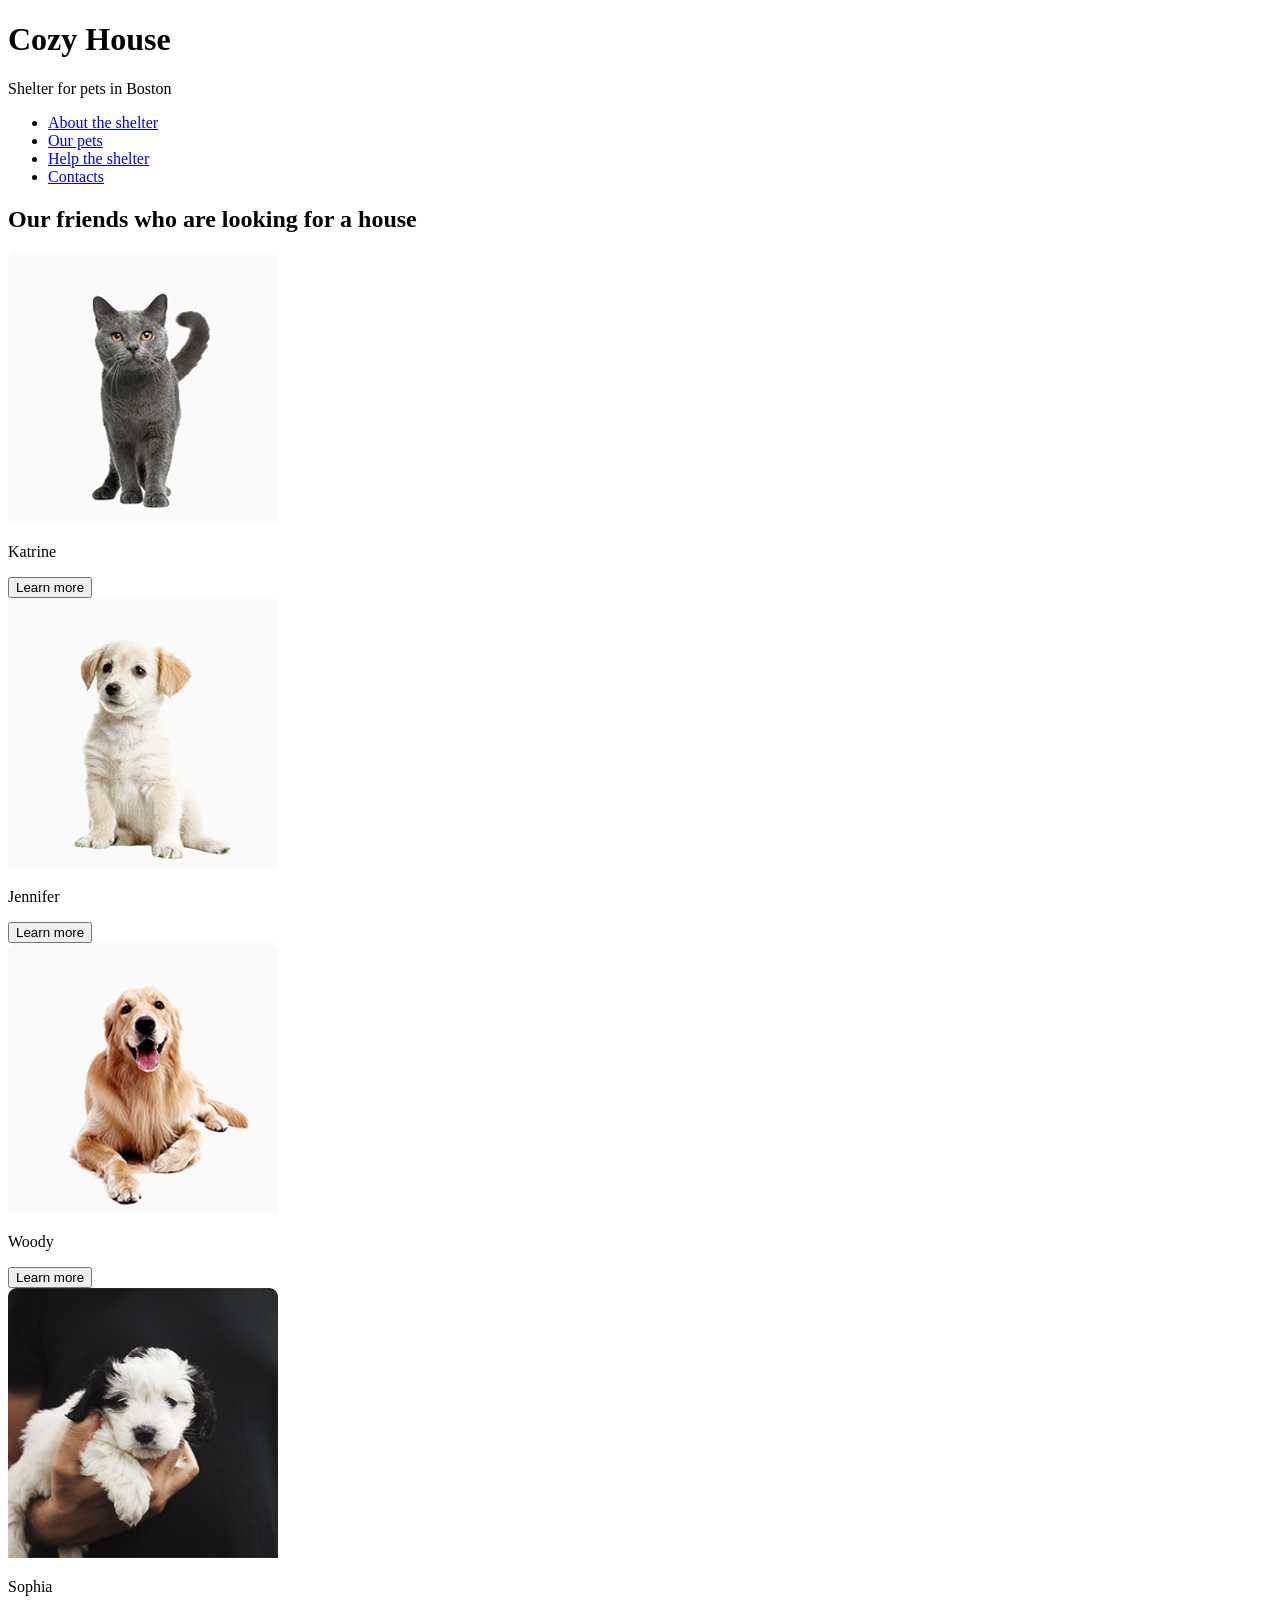
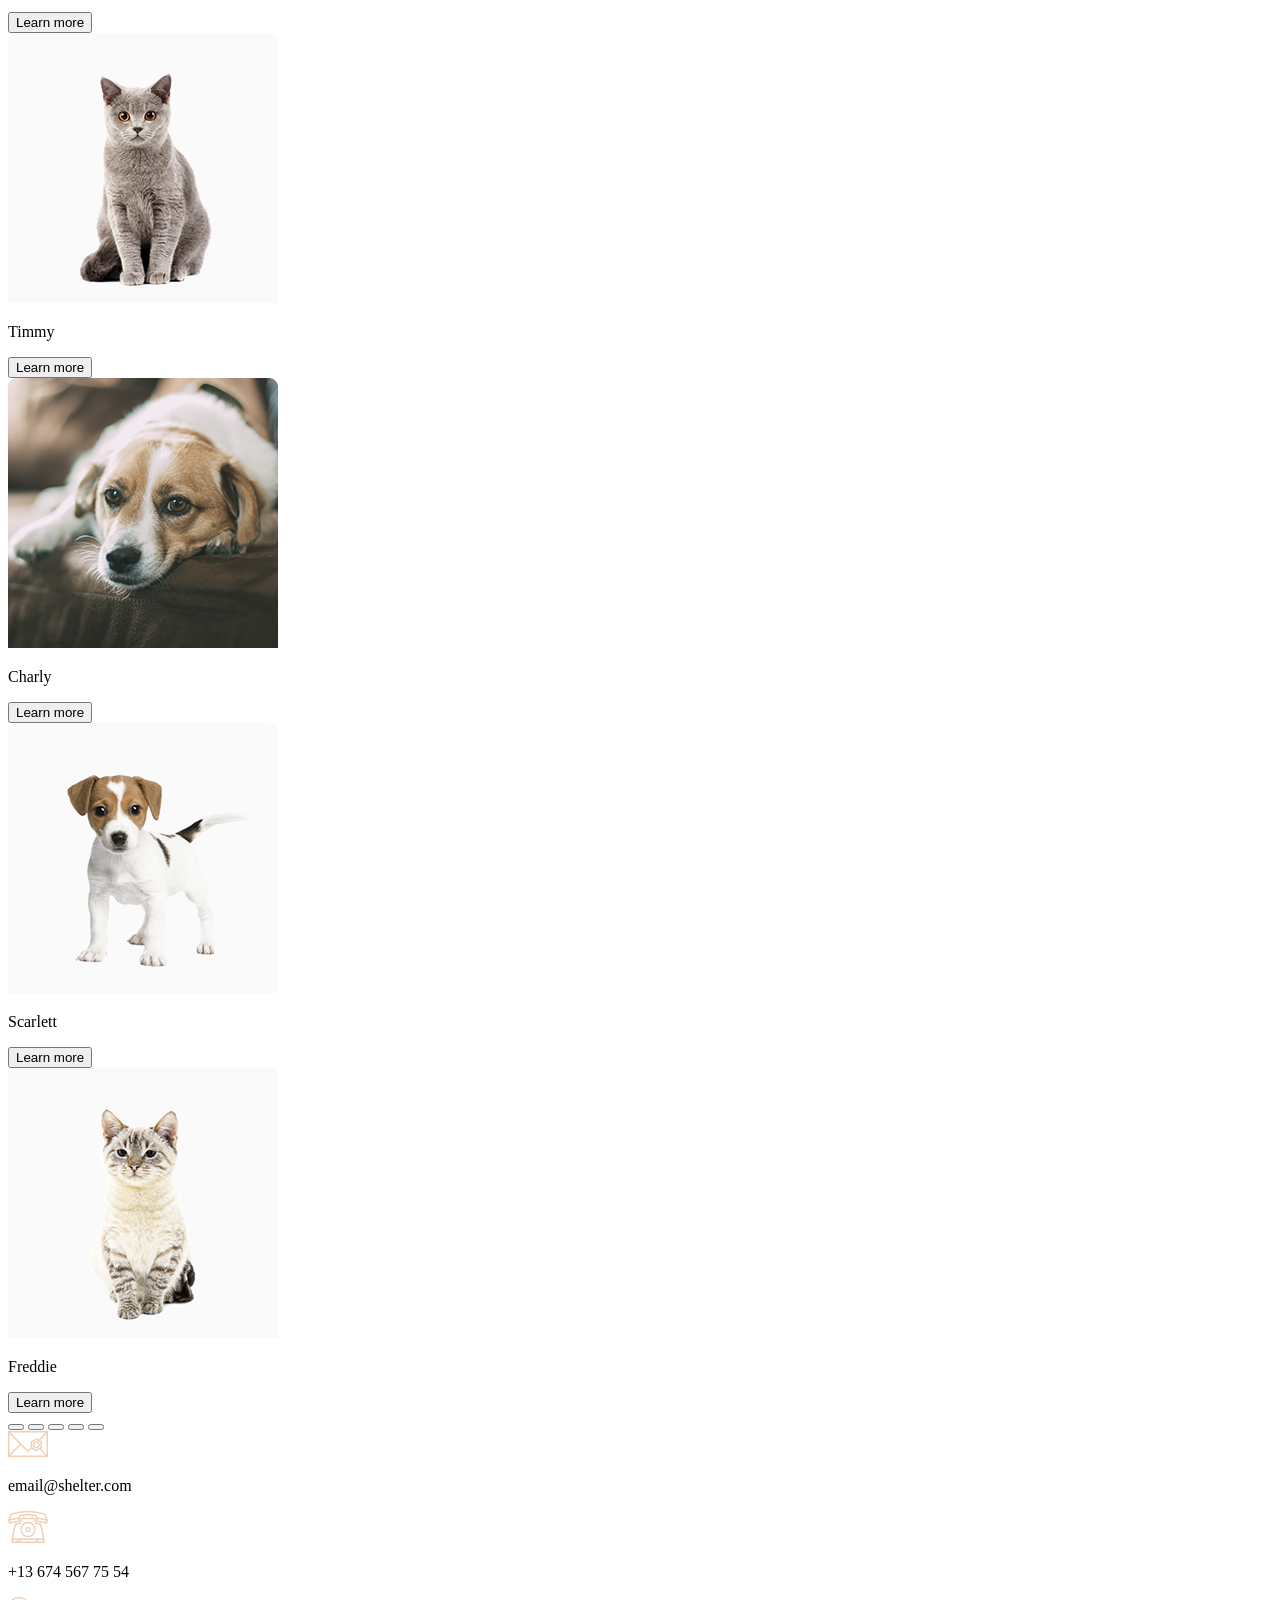
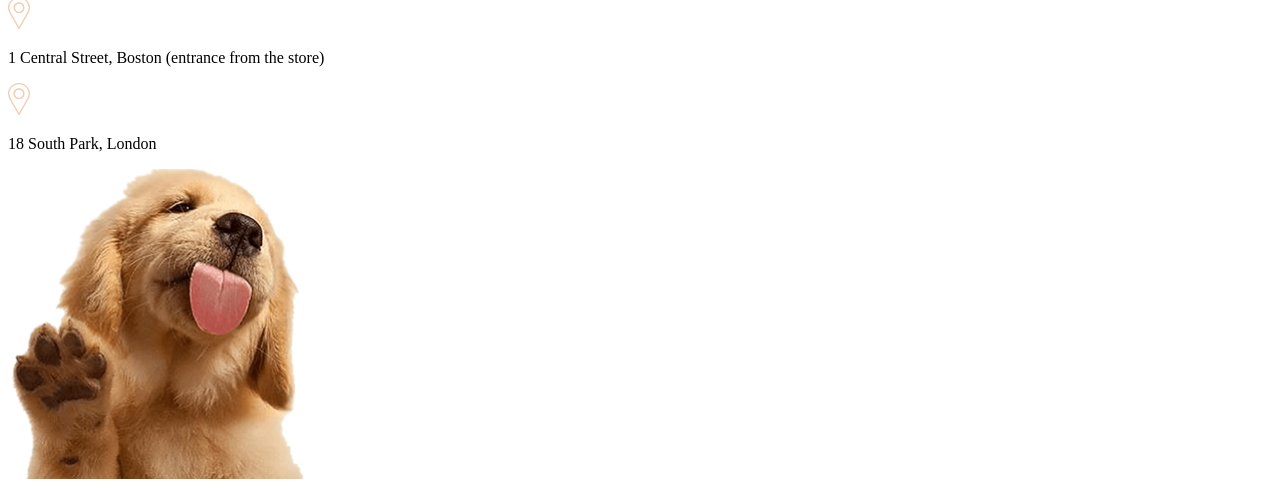
==== shelter/our-pets.html @ c423b35b "init: start Shelter task" ====
<!DOCTYPE html>
<html lang="en">
<head>
    <meta charset="UTF-8">
    <meta name="viewport" content="width=device-width, initial-scale=1.0">
    <title>Our pets</title>
</head>
<body>
    <header class="header">
        <div class="container">
            <div class="header__content">
                <div class="logo">
                    <h1>Cozy House</h1>
                    <p>Shelter for pets in Boston</p>
                </div>
                <nav class="nav">
                    <ul>
                        <li><a href="/">About the shelter</a></li>
                        <li><a href="/catalog">Our pets</a></li>
                        <li><a href="/contacts">Help the shelter</a></li>
                        <li><a href="/contacts">Contacts</a></li>
                    </ul>
                </nav>
            </div>
        </div>
    </header>
    <main>
        <section class="our-pets">
            <div class="container">
                <div class="our-pets__content">
                    <h1>Our friends who are looking for a house</h1>
                    <div class="our-pets__cards">
                        <div class="our-pets__card">
                            <img src="img/our-pets/pets-katrine.jpg" alt="Katrine">
                            <p>Katrine</p>
                            <button class="our-pets__button" type="button">Learn more</button>
                        </div>
                        <div class="our-pets__card">
                            <img src="img/our-pets/pets-jennifer.jpg" alt="Jennifer">
                            <p>Jennifer</p>
                            <button class="our-pets__button" type="button">Learn more</button>
                        </div>
                        <div class="our-pets__card">
                            <img src="img/our-pets/pets-woody.jpg" alt="Woody">
                            <p>Woody</p>
                            <button class="our-pets__button" type="button">Learn more</button>
                        </div>
                        <div class="our-pets__card">
                            <img src="img/our-pets/pets-sophia.jpg" alt="Sophia">
                            <p>Sophia</p>
                            <button class="our-pets__button" type="button">Learn more</button>
                        </div>
                        <div class="our-pets__card">
                            <img src="img/our-pets/pets-timmy.jpg" alt="Timmy">
                            <p>Timmy</p>
                            <button class="our-pets__button" type="button">Learn more</button>
                        </div>
                        <div class="our-pets__card">
                            <img src="img/our-pets/pets-charly.jpg" alt="Charly">
                            <p>Charly</p>
                            <button class="our-pets__button" type="button">Learn more</button>
                        </div>
                        <div class="our-pets__card">
                            <img src="img/our-pets/pets-scarlet.jpg" alt="Scarlett">
                            <p>Scarlett</p>
                            <button class="our-pets__button" type="button">Learn more</button>
                        </div>
                        <div class="our-pets__card">
                            <img src="img/our-pets/pets-freddie.jpg" alt="Freddie">
                            <p>Freddie</p>
                            <button class="our-pets__button" type="button">Learn more</button>
                        </div>
                    </div>
                    <div class="our-pets__nav">
                        <button class="our-pets__nav-button" type="button"></button>
                        <button class="our-pets__nav-button" type="button"></button>
                        <button class="our-pets__nav-button" type="button"></button>
                        <button class="our-pets__nav-button" type="button"></button>
                        <button class="our-pets__nav-button" type="button"></button>
                    </div>
                </div>
            </div>
        </section>
    </main>
    <footer class="footer">
        <div class="container">
            <div class="footer__content">
                <div class="footer__contacts">
                    <div class="footer__mail">
                        <img src="img/footer/mail.svg" alt="mail">
                        <p>email@shelter.com</p>
                    </div>
                    <div class="footer__phone">
                        <img src="img/footer/phone.svg" alt="phone">
                        <p>+13 674 567 75 54</p>
                    </div>
                </div>
                <div class="footer__locations">
                    <div class="footer__pin">
                        <img src="img/footer/pin.svg" alt="pin">
                        <p>1 Central Street, Boston (entrance from the store)</p>
                    </div>
                    <div class="footer__pin">
                        <img src="img/footer/pin.svg" alt="pin">
                        <p>18 South Park, London </p>
                    </div>
                </div>
                <div class="footer__img">
                    <img src="img/footer/footer-puppy.jpg" alt="footer-puppy">
                </div>
            </div>
        </div>
    </footer>
</body>
</html>
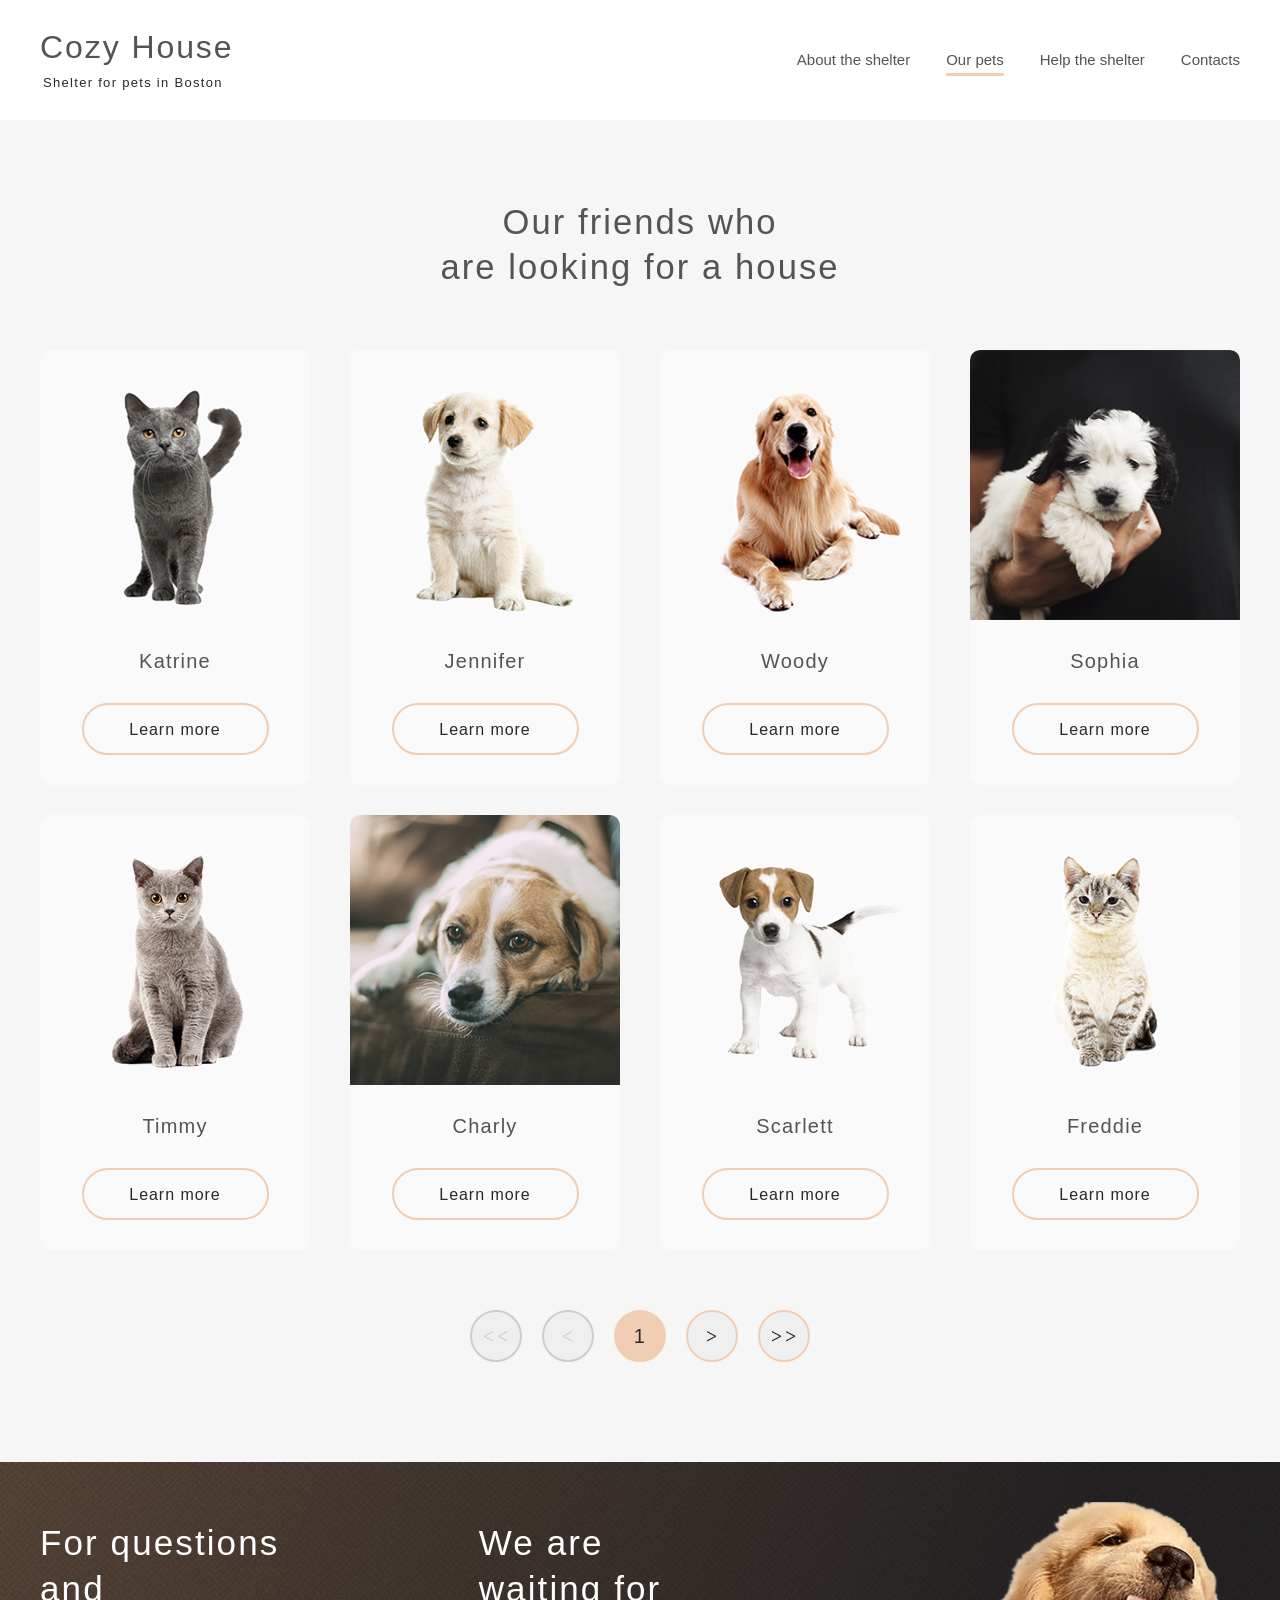
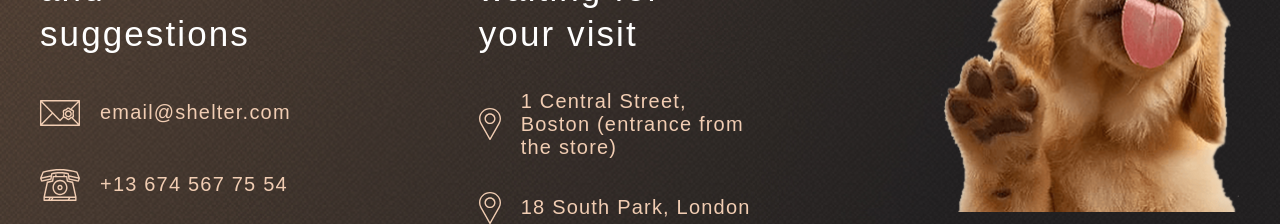
==== commit 7593eeef: "feat: add css to Shelter task" ====
--- a/shelter/our-pets.html
+++ b/shelter/our-pets.html
@@ -4,21 +4,23 @@
     <meta charset="UTF-8">
     <meta name="viewport" content="width=device-width, initial-scale=1.0">
     <title>Our pets</title>
+    <link rel="stylesheet" href="our-pets.css">
+    <link rel="icon" type="image/png" href="img/favicon-32x32.png">
 </head>
 <body>
     <header class="header">
         <div class="container">
             <div class="header__content">
                 <div class="logo">
-                    <h1>Cozy House</h1>
-                    <p>Shelter for pets in Boston</p>
+                    <a class="logo__title">Cozy House</a>
+                    <p class="logo__text">Shelter for pets in Boston</p>
                 </div>
                 <nav class="nav">
                     <ul>
-                        <li><a href="/">About the shelter</a></li>
-                        <li><a href="/catalog">Our pets</a></li>
-                        <li><a href="/contacts">Help the shelter</a></li>
-                        <li><a href="/contacts">Contacts</a></li>
+                        <li class="header__nav_inactive"><a class="header__nav" href="#">About the shelter</a></li>
+                        <li class="header__nav_active"><a class="header__nav" href="#">Our pets</a></li>
+                        <li class="header__nav_inactive"><a class="header__nav" href="#">Help the shelter</a></li>
+                        <li class="header__nav_inactive"><a class="header__nav" href="#contacts">Contacts</a></li>
                     </ul>
                 </nav>
             </div>
@@ -28,7 +30,7 @@
         <section class="our-pets">
             <div class="container">
                 <div class="our-pets__content">
-                    <h1>Our friends who are looking for a house</h1>
+                    <h1>Our friends who<br> are looking for a house</h1>
                     <div class="our-pets__cards">
                         <div class="our-pets__card">
                             <img src="img/our-pets/pets-katrine.jpg" alt="Katrine">
@@ -72,41 +74,73 @@
                         </div>
                     </div>
                     <div class="our-pets__nav">
-                        <button class="our-pets__nav-button" type="button"></button>
-                        <button class="our-pets__nav-button" type="button"></button>
-                        <button class="our-pets__nav-button" type="button"></button>
-                        <button class="our-pets__nav-button" type="button"></button>
-                        <button class="our-pets__nav-button" type="button"></button>
+                        <button class="our-pets__nav-button our-pets__nav-button-prev" type="button">
+                            <svg width="24" height="11" viewBox="0 0 24 11" fill="none" xmlns="http://www.w3.org/2000/svg">
+                                <path d="M9.0333 10.498L9.72748e-05 5.80078V4.69727L9.0333 0V1.33789L1.52353 5.24414L9.0333 9.16016V10.498ZM23.1044 10.498L14.0712 5.80078V4.69727L23.1044 0V1.33789L15.5946 5.24414L23.1044 9.16016V10.498Z" fill="#CDCDCD"/>
+                            </svg>
+                        </button>
+                        <button class="our-pets__nav-button our-pets__nav-button-prev" type="button">
+                            <svg width="10" height="11" viewBox="0 0 10 11" fill="none" xmlns="http://www.w3.org/2000/svg">
+                                <path d="M9.0332 10.498L0 5.80078V4.69727L9.0332 0V1.33789L1.52344 5.24414L9.0332 9.16016V10.498Z" fill="#CDCDCD"/>
+                            </svg>
+                        </button>
+                        <button class="our-pets__nav-button our-pets__nav-button-now" type="button">1</button>
+                        <button class="our-pets__nav-button our-pets__nav-button-next" type="button">
+                            <svg width="10" height="11" viewBox="0 0 10 11" fill="none" xmlns="http://www.w3.org/2000/svg">
+                                <path d="M9.0332 5.80078L0 10.498V9.16016L7.50977 5.24414L0 1.33789V0L9.0332 4.69727V5.80078Z" fill="#292929"/>
+                            </svg>
+                        </button>
+                        <button class="our-pets__nav-button our-pets__nav-button-next" type="button">
+                            <svg width="24" height="11" viewBox="0 0 24 11" fill="none" xmlns="http://www.w3.org/2000/svg">
+                                <path d="M9.0333 5.80078L9.72748e-05 10.498V9.16016L7.50986 5.24414L9.72748e-05 1.33789V0L9.0333 4.69727V5.80078ZM23.1044 5.80078L14.0712 10.498V9.16016L21.581 5.24414L14.0712 1.33789V0L23.1044 4.69727V5.80078Z" fill="#292929"/>
+                            </svg>
+                        </button>
                     </div>
                 </div>
             </div>
         </section>
     </main>
-    <footer class="footer">
+    <footer class="footer" id="contacts">
         <div class="container">
             <div class="footer__content">
                 <div class="footer__contacts">
-                    <div class="footer__mail">
-                        <img src="img/footer/mail.svg" alt="mail">
-                        <p>email@shelter.com</p>
-                    </div>
-                    <div class="footer__phone">
-                        <img src="img/footer/phone.svg" alt="phone">
-                        <p>+13 674 567 75 54</p>
-                    </div>
+                    <h2>For questions and suggestions</h2>
+                    <a class="footer__mail" href="mailto:email@shelter.com">
+                        <svg width="40" height="26" viewBox="0 0 40 26" fill="none" xmlns="http://www.w3.org/2000/svg">
+                            <path d="M39.315 0H0.684964C0.5033 0 0.329077 0.0732456 0.200621 0.203625C0.0721657 0.334003 0 0.510836 0 0.695219V25.3048C0 25.4892 0.0721657 25.666 0.200621 25.7964C0.329077 25.9268 0.5033 26 0.684964 26H39.315C39.4967 26 39.6709 25.9268 39.7994 25.7964C39.9278 25.666 40 25.4892 40 25.3048V0.695219C40 0.510836 39.9278 0.334003 39.7994 0.203625C39.6709 0.0732456 39.4967 0 39.315 0ZM32.5774 15.0331C32.6846 15.5259 32.7954 16.0355 32.6513 16.2882C32.4966 16.5596 31.9966 16.7173 31.5131 16.8699C31.1316 16.9902 30.7373 17.1147 30.3857 17.3212C30.0461 17.5206 29.7523 17.8001 29.4683 18.0704C29.0772 18.4426 28.7079 18.794 28.374 18.794C28.04 18.794 27.6706 18.4425 27.2797 18.0704C26.9956 17.8001 26.7018 17.5205 26.3622 17.3212C26.0107 17.1147 25.6163 16.9903 25.2348 16.8699C24.7513 16.7173 24.2513 16.5596 24.0967 16.2882C23.9526 16.0355 24.0633 15.5259 24.1705 15.0331C24.2584 14.6285 24.3493 14.2103 24.3493 13.7821C24.3493 13.354 24.2584 12.9356 24.1705 12.5311C24.0633 12.0383 23.9526 11.5288 24.0967 11.2759C24.2513 11.0046 24.7513 10.8468 25.2348 10.6942C25.6163 10.5739 26.0107 10.4494 26.3622 10.243C26.7018 10.0435 26.9956 9.76403 27.2797 9.49373C27.6706 9.12165 28.04 8.77015 28.374 8.77015C28.7079 8.77015 29.0773 9.12165 29.4683 9.49373C29.7523 9.76403 30.0461 10.0435 30.3857 10.243C30.7373 10.4493 31.1316 10.5738 31.5131 10.6941C31.9966 10.8467 32.4966 11.0045 32.6512 11.2758C32.7954 11.5286 32.6846 12.0381 32.5774 12.5309C32.4895 12.9354 32.3986 13.3537 32.3986 13.7819C32.3986 14.2102 32.4895 14.6286 32.5774 15.0331ZM30.5975 8.66076C30.5345 8.60237 30.4705 8.54156 30.4053 8.47955C29.8904 7.98955 29.2497 7.3798 28.374 7.3798C27.4982 7.3798 26.8575 7.98955 26.3426 8.47955C26.1045 8.70609 25.8796 8.92013 25.6761 9.03961C25.4574 9.168 25.1518 9.26449 24.8281 9.36655C24.1276 9.58763 23.3336 9.8381 22.9109 10.5797C22.5001 11.3004 22.6768 12.1134 22.8328 12.8307C22.9081 13.1777 22.9794 13.5055 22.9794 13.7821C22.9794 14.0587 22.9081 14.3866 22.8328 14.7336C22.6975 15.3556 22.5473 16.0496 22.7775 16.693L19.9997 19.5464L2.32449 1.39044H37.6748L30.5975 8.66076ZM11.7007 13L1.36993 23.6116V2.38812L11.7007 13ZM12.6635 13.989L19.5124 21.0242C19.5761 21.0896 19.6519 21.1416 19.7356 21.177C19.8192 21.2125 19.9089 21.2308 19.9996 21.2308C20.0902 21.2308 20.18 21.2125 20.2636 21.177C20.3472 21.1416 20.4231 21.0896 20.4868 21.0242L23.6841 17.7398C24.044 17.9494 24.4495 18.0781 24.8281 18.1976C25.1518 18.2997 25.4575 18.3962 25.6761 18.5245C25.8796 18.644 26.1044 18.8581 26.3426 19.0846C26.8575 19.5746 27.4982 20.1844 28.374 20.1844C29.2496 20.1844 29.8904 19.5746 30.4053 19.0846C30.6434 18.858 30.8682 18.644 31.0718 18.5244C31.2043 18.4466 31.3691 18.3806 31.5502 18.3179L37.675 24.6094H2.32431L12.6635 13.989ZM32.9664 17.7946C33.3117 17.6108 33.6223 17.3612 33.8371 16.9846C34.2479 16.2639 34.0711 15.4508 33.9151 14.7336C33.8398 14.3866 33.7686 14.0587 33.7686 13.7821C33.7686 13.5055 33.8398 13.1777 33.9151 12.8307C34.0711 12.1134 34.2479 11.3005 33.837 10.5797C33.4142 9.8381 32.6203 9.58763 31.9197 9.36655L31.8559 9.34634L38.6301 2.38738V23.6122L32.9664 17.7946Z" fill="#F1CDB3"/>
+                            <path d="M28.374 10.2424C26.451 10.2424 24.8865 11.8302 24.8865 13.782C24.8865 15.7337 26.451 17.3215 28.374 17.3215C30.297 17.3215 31.8614 15.7337 31.8614 13.782C31.8614 11.8302 30.2969 10.2424 28.374 10.2424ZM28.374 15.9311C27.2064 15.9311 26.2564 14.967 26.2564 13.782C26.2564 12.5969 27.2063 11.6328 28.374 11.6328C29.5416 11.6328 30.4915 12.5969 30.4915 13.782C30.4915 14.967 29.5415 15.9311 28.374 15.9311Z" fill="#F1CDB3"/>
+                        </svg>
+                        <span>email@shelter.com</span>
+                    </a>
+                    <a class="footer__phone" href="tel:+13 674 567 75 54">
+                        <svg width="40" height="32" viewBox="0 0 40 32" fill="none" xmlns="http://www.w3.org/2000/svg">
+                            <path d="M39.9461 8.89543L37.5102 2.9049C37.4685 2.80251 37.4043 2.71139 37.3226 2.63868C37.2408 2.56598 37.1437 2.51367 37.0389 2.48585L34.111 1.70799C25.5388 -0.569376 14.4609 -0.569281 5.88906 1.70799L2.96105 2.48585C2.85626 2.51367 2.75918 2.56598 2.67743 2.63868C2.59568 2.71139 2.53147 2.80251 2.48984 2.9049L0.0539764 8.89543C-0.0131281 9.06038 -0.0178273 9.24503 0.0407965 9.41333L1.01509 12.2089C1.07166 12.3713 1.18339 12.5075 1.32986 12.5925C1.47633 12.6775 1.64776 12.7056 1.8128 12.6717L11.0692 10.7747C11.2084 10.7462 11.3359 10.675 11.4348 10.5706C11.5337 10.4661 11.5993 10.3334 11.623 10.19L12.4245 5.32594C16.8365 4.18994 23.1635 4.18994 27.5753 5.32594L28.3769 10.19C28.4006 10.3335 28.4662 10.4663 28.5651 10.5707C28.664 10.6751 28.7915 10.7463 28.9307 10.7748L38.187 12.6718C38.3521 12.7056 38.5234 12.6774 38.6699 12.5924C38.8164 12.5075 38.9281 12.3714 38.9848 12.209L39.9592 9.41343C40.0178 9.2451 40.0131 9.06043 39.9461 8.89543ZM2.13193 11.1412L1.63183 9.70624L10.5973 7.78606L10.321 9.46295L2.13193 11.1412ZM11.6222 4.0568C11.4935 4.09314 11.3777 4.16636 11.2883 4.26784C11.1989 4.36933 11.1396 4.49486 11.1174 4.62969L10.848 6.26453L1.85991 8.1896L3.65015 3.78707L6.2409 3.09877C14.5991 0.878304 25.4007 0.878208 33.7593 3.09877L36.35 3.78707L38.1403 8.1896L29.1522 6.26453L28.8828 4.62969C28.8606 4.49487 28.8013 4.36936 28.7119 4.26788C28.6224 4.1664 28.5066 4.09318 28.378 4.0568C23.6016 2.70615 16.3984 2.70615 11.6222 4.0568ZM37.8681 11.1412L29.6792 9.46295L29.4028 7.78606L38.3682 9.70624L37.8681 11.1412Z" fill="#F1CDB3"/>
+                            <path d="M33.2901 13.1186C33.261 12.9842 33.1948 12.8612 33.0995 12.7643C33.0041 12.6673 32.8836 12.6005 32.7522 12.5717L27.9776 11.526L27.3764 7.51395C27.351 7.34431 27.2672 7.18959 27.1401 7.07781C27.013 6.96603 26.851 6.90458 26.6835 6.90458H24.814V5.96398C24.814 5.56724 24.5002 5.2456 24.1129 5.2456C23.7257 5.2456 23.4119 5.56724 23.4119 5.96398V6.90458H16.5882V5.96398C16.5882 5.56724 16.2744 5.2456 15.8871 5.2456C15.4999 5.2456 15.1861 5.56724 15.1861 5.96398V6.90458H13.3166C13.1491 6.90458 12.9871 6.96603 12.86 7.07781C12.7329 7.18959 12.6491 7.34431 12.6237 7.51395L12.0224 11.526L7.24791 12.5717C7.11654 12.6005 6.996 12.6673 6.90063 12.7643C6.80527 12.8612 6.73908 12.9842 6.70996 13.1186L3.46796 28.0878C3.45692 28.1389 3.45134 28.1911 3.45132 28.2434V31.2816C3.45132 31.4721 3.52519 31.6549 3.65666 31.7896C3.78814 31.9243 3.96645 32 4.15239 32H35.8477C36.0336 32 36.212 31.9243 36.3434 31.7896C36.4749 31.6549 36.5488 31.4721 36.5488 31.2816V28.2434C36.5488 28.1911 36.5432 28.1389 36.5321 28.0878L33.2901 13.1186ZM7.98131 13.8802L12.7885 12.8273C12.9276 12.7968 13.0544 12.7238 13.152 12.6178C13.2496 12.5118 13.3134 12.3779 13.335 12.2338L13.9183 8.34134H26.0819L26.6651 12.2338C26.6867 12.3779 26.7505 12.5118 26.8481 12.6178C26.9457 12.7238 27.0725 12.7968 27.2115 12.8273L32.0189 13.8802L34.9741 27.5251H5.0261L7.98131 13.8802ZM11.7966 28.9618L10.8935 30.5632H9.82782L10.7309 28.9618H11.7966ZM13.416 28.9618H28.6721L27.769 30.5632H12.513L13.416 28.9618ZM4.85345 28.9618H9.11142L8.20836 30.5632H4.85345V28.9618ZM29.3885 30.5632L30.2916 28.9618H35.1466V30.5632H29.3885Z" fill="#F1CDB3"/>
+                            <path d="M20 26.1606C24.1492 26.1606 27.5248 22.7016 27.5248 18.45C27.5248 14.1983 24.1492 10.7393 20 10.7393C15.8509 10.7393 12.4753 14.1983 12.4753 18.45C12.4753 22.7016 15.8509 26.1606 20 26.1606ZM20 12.1761C23.3761 12.1761 26.1227 14.9905 26.1227 18.45C26.1227 21.9094 23.3761 24.7238 20 24.7238C16.624 24.7238 13.8774 21.9094 13.8774 18.45C13.8774 14.9905 16.624 12.1761 20 12.1761Z" fill="#F1CDB3"/>
+                            <path d="M20 21.1847C21.4717 21.1847 22.6691 19.9578 22.6691 18.4497C22.6691 16.9416 21.4717 15.7147 20 15.7147C18.5283 15.7147 17.3309 16.9416 17.3309 18.4497C17.3309 19.9578 18.5283 21.1847 20 21.1847ZM20 17.1514C20.6987 17.1514 21.267 17.7338 21.267 18.4497C21.267 19.1656 20.6987 19.7479 20 19.7479C19.3014 19.7479 18.733 19.1656 18.733 18.4497C18.733 17.7339 19.3014 17.1514 20 17.1514Z" fill="#F1CDB3"/>
+                        </svg>
+                        <span>+13 674 567 75 54</span>
+                    </a>
                 </div>
                 <div class="footer__locations">
-                    <div class="footer__pin">
-                        <img src="img/footer/pin.svg" alt="pin">
-                        <p>1 Central Street, Boston (entrance from the store)</p>
-                    </div>
-                    <div class="footer__pin">
-                        <img src="img/footer/pin.svg" alt="pin">
-                        <p>18 South Park, London </p>
-                    </div>
+                    <h2>We are waiting for your visit</h2>
+                    <a class="footer__pin--top" href="https://maps.app.goo.gl/jsyxF5QtagmjCYcB6" target="_blank">
+                        <svg width="22" height="32" viewBox="0 0 22 32" fill="none" xmlns="http://www.w3.org/2000/svg">
+                            <path d="M11 0C4.93471 0 0 4.78519 0 10.6667C0 12.4323 0.455231 14.1829 1.32064 15.7357L10.3985 31.6562C10.5193 31.8685 10.7496 32 11 32C11.2504 32 11.4807 31.8685 11.6015 31.6562L20.6827 15.7304C21.5448 14.1829 22 12.4323 22 10.6666C22 4.78519 17.0653 0 11 0ZM19.4762 15.0905L11 29.9557L2.52714 15.0964C1.77317 13.7435 1.37504 12.2116 1.37504 10.6667C1.37504 5.52019 5.69275 1.33337 11 1.33337C16.3073 1.33337 20.625 5.52025 20.625 10.6667C20.625 12.2116 20.2268 13.7435 19.4762 15.0905Z" fill="#F1CDB3"/>
+                            <path d="M11 5.33329C7.96737 5.33329 5.50005 7.72585 5.50005 10.6666C5.50005 13.6074 7.96737 16 11 16C14.0327 16 16.5 13.6074 16.5 10.6667C16.5 7.72592 14.0327 5.33329 11 5.33329ZM11 14.6667C8.72534 14.6667 6.87502 12.8724 6.87502 10.6667C6.87502 8.46092 8.72534 6.66667 11 6.66667C13.2747 6.66667 15.125 8.46092 15.125 10.6667C15.125 12.8724 13.2747 14.6667 11 14.6667Z" fill="#F1CDB3"/>
+                        </svg>
+                        <span>1 Central Street, Boston (entrance from the store)</span>
+                    </a>
+                    <a class="footer__pin--bottom" href="https://maps.app.goo.gl/HLmwqXx1yAVrPqRZ9" target="_blank">
+                        <svg width="22" height="32" viewBox="0 0 22 32" fill="none" xmlns="http://www.w3.org/2000/svg">
+                            <path d="M11 0C4.93471 0 0 4.78519 0 10.6667C0 12.4323 0.455231 14.1829 1.32064 15.7357L10.3985 31.6562C10.5193 31.8685 10.7496 32 11 32C11.2504 32 11.4807 31.8685 11.6015 31.6562L20.6827 15.7304C21.5448 14.1829 22 12.4323 22 10.6666C22 4.78519 17.0653 0 11 0ZM19.4762 15.0905L11 29.9557L2.52714 15.0964C1.77317 13.7435 1.37504 12.2116 1.37504 10.6667C1.37504 5.52019 5.69275 1.33337 11 1.33337C16.3073 1.33337 20.625 5.52025 20.625 10.6667C20.625 12.2116 20.2268 13.7435 19.4762 15.0905Z" fill="#F1CDB3"/>
+                            <path d="M11 5.33329C7.96737 5.33329 5.50005 7.72585 5.50005 10.6666C5.50005 13.6074 7.96737 16 11 16C14.0327 16 16.5 13.6074 16.5 10.6667C16.5 7.72592 14.0327 5.33329 11 5.33329ZM11 14.6667C8.72534 14.6667 6.87502 12.8724 6.87502 10.6667C6.87502 8.46092 8.72534 6.66667 11 6.66667C13.2747 6.66667 15.125 8.46092 15.125 10.6667C15.125 12.8724 13.2747 14.6667 11 14.6667Z" fill="#F1CDB3"/>
+                        </svg>
+                        <span>18 South Park, London</span>
+                    </a>
                 </div>
                 <div class="footer__img">
-                    <img src="img/footer/footer-puppy.jpg" alt="footer-puppy">
+                    <img src="img/footer/footer-puppy.svg" alt="footer-puppy">
                 </div>
             </div>
         </div>
--- a/shelter/our-pets.css
+++ b/shelter/our-pets.css
@@ -0,0 +1,261 @@
+*,
+*::before,
+*::after {
+    box-sizing: border-box;
+}
+body {
+    margin: 0;
+}
+html {
+    scroll-behavior: smooth;
+}
+h1,
+h2,
+h3,
+p,
+a {
+    margin: 0;
+}
+:root {
+    --font-family: "Georgia", sans-serif;
+    --second-family: "Arial", sans-serif;
+    --third-family: "Inter", sans-serif;
+}
+:root {
+	--color-light-xl: #fff;
+	--color-light-l: #f6f6f6;
+	--color-light-s: #fafafa;
+	--color-dark-s: #cdcdcd;
+	--color-dark-m: #b2b2b2;
+	--color-dark-l: #545454;
+	--color-dark-xl: #4c4c4c;
+	--color-dark-2xl: #444;
+	--color-dark-3xl: #292929;
+	--color-primary: #f1cdb3;
+	--color-primary-light: #fddcc4;
+	--start-screen-gradient-background: #211f20;
+	--footer-gradient-background: #211f20;
+}
+html {
+    font-size: 10px;
+}
+h1 {
+    font-family: var(--font-family);
+    font-weight: 400;
+    font-size: clamp(2.5rem, 2.7vw, 3.5rem);
+    line-height: 130%;
+    letter-spacing: 0.06em;
+    text-align: center;
+    color: var(--color-dark-l);
+}
+h2 {
+    font-family: var(--font-family);
+    font-weight: 400;
+    font-size: 3.5rem;
+    line-height: 130%;
+    letter-spacing: 0.06em;
+    color: var(--color-light-xl);
+}
+.container {
+    width: min(1200px, calc(100% - 3.2rem));
+    margin: 0 auto;
+}
+.header__content {
+    padding: 3rem 0;
+    display: flex;
+    justify-content: space-between;
+    align-items: center;
+}
+.logo {
+    display: flex;
+    flex-direction: column;
+    gap: 1rem;
+}
+.logo__title {
+    text-decoration: none;
+    font-family: var(--font-family);
+    font-weight: 400;
+    font-size: 3.2rem;
+    line-height: 110%;
+    letter-spacing: 0.06em;
+    color: var(--color-dark-l);
+}
+.logo__text {
+    font-family: var(--second-family);
+    font-weight: 400;
+    font-size: 1.3rem;
+    letter-spacing: 0.1em;
+    color: var(--color-dark-3xl);
+    padding-left: 0.3rem;
+}
+nav ul {
+    list-style: none;
+    display: flex;
+    gap: 3.6rem;
+}
+.header__nav {
+    text-decoration: none;
+    font-family: var(--second-family);
+    font-weight: 400;
+    font-size: 1.5rem;
+    line-height: 160%;
+    color: var(--color-dark-l);
+    transition: ease 0.3s;
+}
+.header__nav_active {
+    text-decoration: underline;
+    text-decoration-thickness: 3px;
+    text-underline-offset: 8px;
+    color: var(--color-primary);
+}
+.header__nav_inactive a:hover {
+    color: var(--color-dark-3xl);
+}
+.our-pets {
+    background-color: var(--color-light-l);
+}
+.our-pets__content {
+    display: flex;
+    flex-direction: column;
+    justify-content: center;
+    align-items: center;
+    gap: 6rem;
+    padding: 8rem 0 10rem;
+}
+.our-pets__cards {
+    display: grid;
+    grid-template-columns: repeat(4, 1fr);
+    gap: 3rem 4rem;
+}
+.our-pets__card {
+    display: flex;
+    flex-direction: column;
+    align-items: center;
+    gap: 3rem;
+    background-color: var(--color-light-s);
+    padding-bottom: 3rem;
+    border-radius: 10px;
+    overflow: hidden;
+    transition: ease 0.3s;
+}
+.our-pets__card:hover {
+    cursor: pointer;
+}
+.our-pets__card:hover .our-pets__button {
+    background-color: var(--color-primary-light);
+    border-color: transparent;
+}
+.our-pets__card p {
+    font-family: var(--font-family);
+    font-weight: 400;
+    font-size: 2rem;
+    letter-spacing: 0.06em;
+    text-align: center;
+    color: var(--color-dark-l);
+}
+.our-pets__button {
+    background-color: var(--color-light-s);
+    border: 2px solid var(--color-primary);
+    border-radius: 10rem;
+    padding: 1.5rem 4.5rem;
+    width: 18.7rem;
+    height: 5.2rem;
+    font-family: var(--font-family);
+    font-weight: 400;
+    font-size: 1.6rem;
+    line-height: 130%;
+    letter-spacing: 0.06em;
+    color: var(--color-dark-3xl);
+}
+.our-pets__nav {
+    display: flex;
+    gap: 2rem;
+}
+.our-pets__nav-button {
+    display: flex;
+    justify-content: center;
+    align-items: center;
+    border-radius: 10rem;
+    padding: 1.4rem 2.1rem;
+    width: 5.2rem;
+    height: 5.2rem;
+}
+.our-pets__nav-button svg {
+    flex-shrink: 0;
+}
+.our-pets__nav-button-prev {
+    border: 2px solid var(--color-dark-s);
+}
+.our-pets__nav-button-now {
+    border: 2px solid var(--color-primary);
+    background-color: var(--color-primary);
+    font-family: var(--font-family);
+    font-weight: 400;
+    font-size: 2rem;
+    line-height: 115%;
+    letter-spacing: 0.06em;
+    text-align: center;
+    color: var(--color-dark-3xl);
+}
+.our-pets__nav-button-next {
+    border: 2px solid var(--color-primary);
+    transition: ease 0.3s;
+}
+.our-pets__nav-button-next:hover {
+    cursor: pointer;
+    background-color: var(--color-primary-light);
+    border-color: transparent;
+}
+.footer {
+    background-image: url(img/start/start-screen-gradient-background.jpg);
+    background-size: cover;
+}
+.footer__content {
+    padding-top: 4rem;
+    display: flex;
+    justify-content: space-between;
+}
+.footer__contacts,
+.footer__locations {
+    display: flex;
+    flex-direction: column;
+    padding-top: 1.8rem;
+}
+.footer__contacts {
+    gap: 4.3rem;
+}
+.footer__locations {
+    gap: 3.3rem;
+}
+.footer__contacts a,
+.footer__locations a {
+    text-decoration: none;
+    font-family: var(--font-family);
+    font-weight: 400;
+    font-size: 2rem;
+    line-height: 115%;
+    letter-spacing: 0.06em;
+    color: var(--color-primary);
+}
+.footer__contacts h2,
+.footer__locations h2 {
+    color: var(--color-light-xl);
+    max-width: 13ch;
+}
+.footer__locations span {
+    max-width: 21ch;
+}
+.footer__mail,
+.footer__phone,
+.footer__pin--top,
+.footer__pin--bottom {
+    display: flex;
+    gap: 2rem;
+    align-items: center;
+}
+.footer__pin--top svg,
+.footer__pin--bottom svg {
+    width: 22px;
+    height: 32px;
+    flex-shrink: 0;
+}
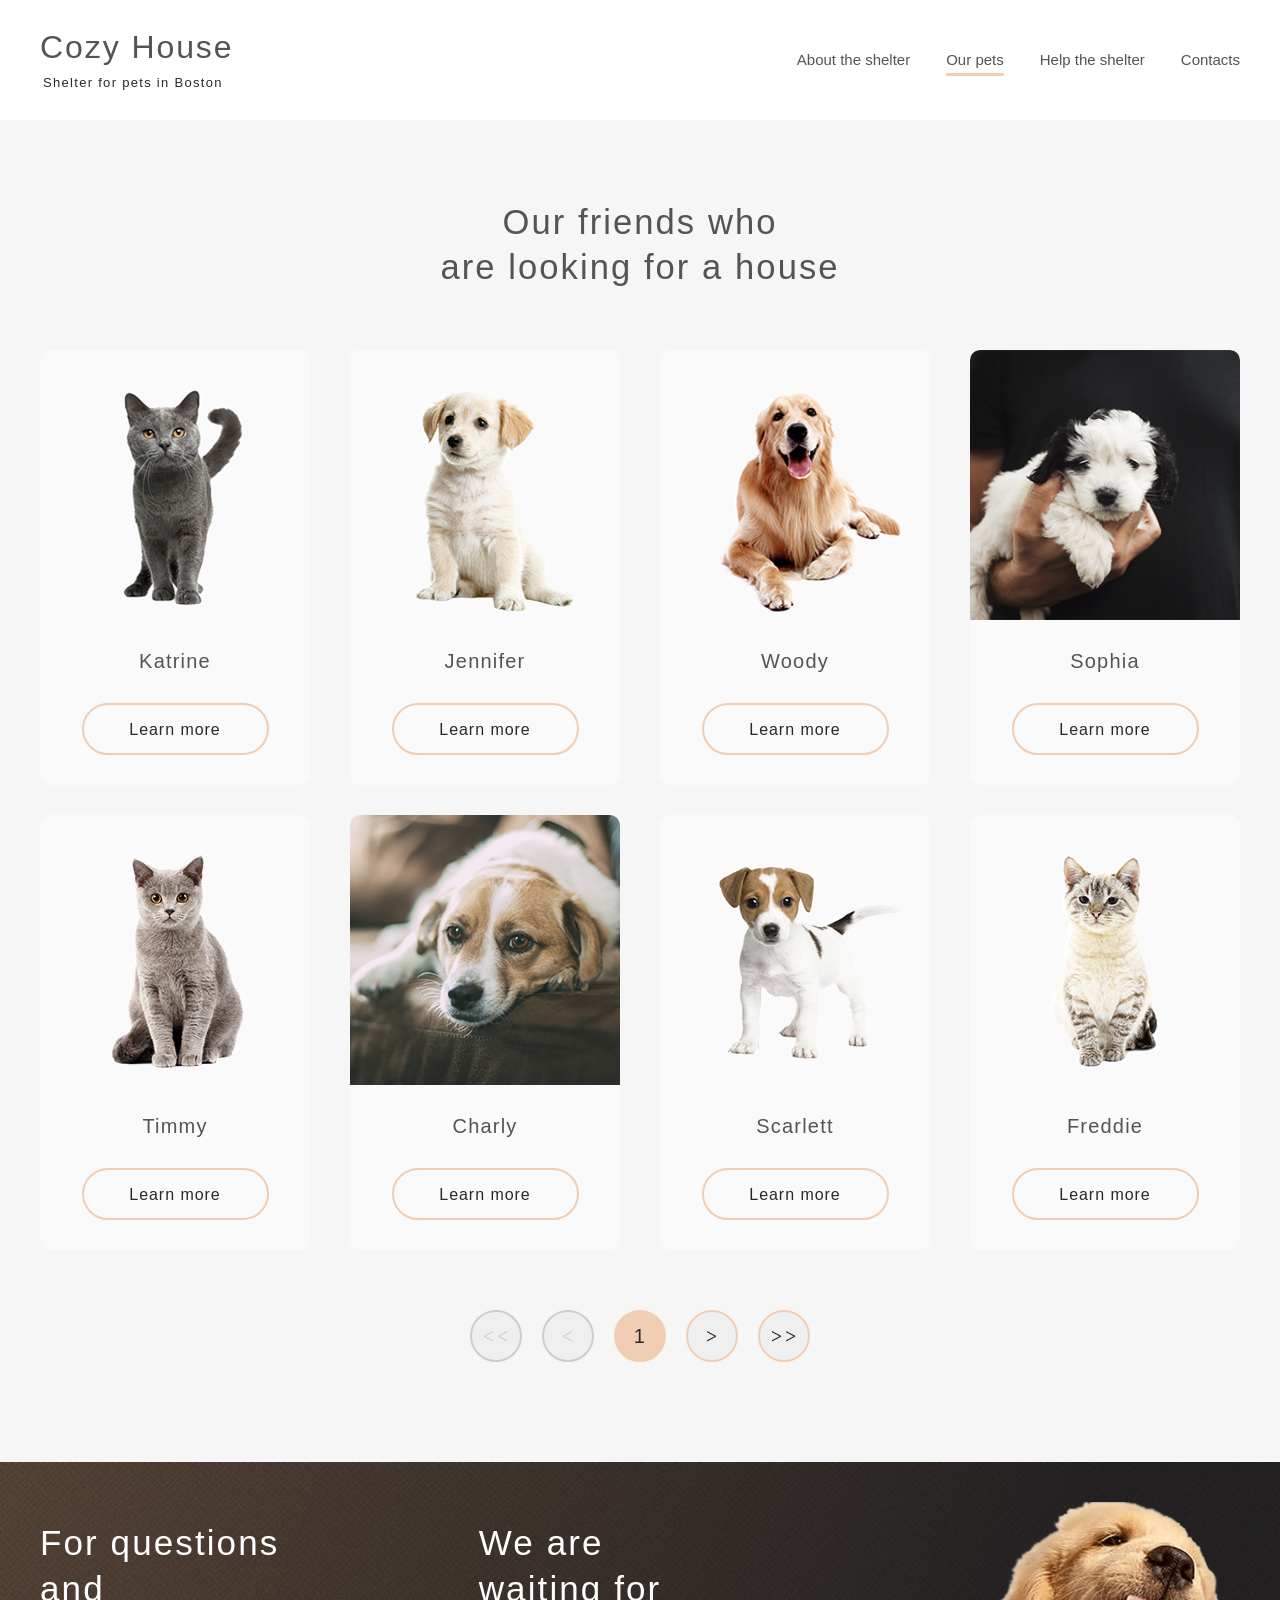
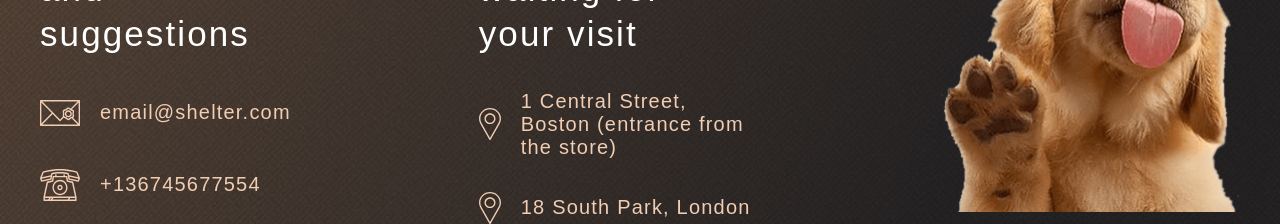
==== commit a66b54a7: "fix: fix phone link" ====
--- a/shelter/our-pets.html
+++ b/shelter/our-pets.html
@@ -12,14 +12,14 @@
         <div class="container">
             <div class="header__content">
                 <div class="logo">
-                    <a class="logo__title">Cozy House</a>
+                    <a class="logo__title" href="https://boriisovvna.github.io/shelter/shelter/">Cozy House</a>
                     <p class="logo__text">Shelter for pets in Boston</p>
                 </div>
                 <nav class="nav">
                     <ul>
-                        <li class="header__nav_inactive"><a class="header__nav" href="#">About the shelter</a></li>
+                        <li class="header__nav_inactive"><a class="header__nav" href="https://boriisovvna.github.io/shelter/shelter/">About the shelter</a></li>
                         <li class="header__nav_active"><a class="header__nav" href="#">Our pets</a></li>
-                        <li class="header__nav_inactive"><a class="header__nav" href="#">Help the shelter</a></li>
+                        <li class="header__nav_inactive"><a class="header__nav" href="https://boriisovvna.github.io/shelter/shelter/#help">Help the shelter</a></li>
                         <li class="header__nav_inactive"><a class="header__nav" href="#contacts">Contacts</a></li>
                     </ul>
                 </nav>
@@ -119,7 +119,7 @@
                             <path d="M20 26.1606C24.1492 26.1606 27.5248 22.7016 27.5248 18.45C27.5248 14.1983 24.1492 10.7393 20 10.7393C15.8509 10.7393 12.4753 14.1983 12.4753 18.45C12.4753 22.7016 15.8509 26.1606 20 26.1606ZM20 12.1761C23.3761 12.1761 26.1227 14.9905 26.1227 18.45C26.1227 21.9094 23.3761 24.7238 20 24.7238C16.624 24.7238 13.8774 21.9094 13.8774 18.45C13.8774 14.9905 16.624 12.1761 20 12.1761Z" fill="#F1CDB3"/>
                             <path d="M20 21.1847C21.4717 21.1847 22.6691 19.9578 22.6691 18.4497C22.6691 16.9416 21.4717 15.7147 20 15.7147C18.5283 15.7147 17.3309 16.9416 17.3309 18.4497C17.3309 19.9578 18.5283 21.1847 20 21.1847ZM20 17.1514C20.6987 17.1514 21.267 17.7338 21.267 18.4497C21.267 19.1656 20.6987 19.7479 20 19.7479C19.3014 19.7479 18.733 19.1656 18.733 18.4497C18.733 17.7339 19.3014 17.1514 20 17.1514Z" fill="#F1CDB3"/>
                         </svg>
-                        <span>+13 674 567 75 54</span>
+                        <span>+136745677554</span>
                     </a>
                 </div>
                 <div class="footer__locations">
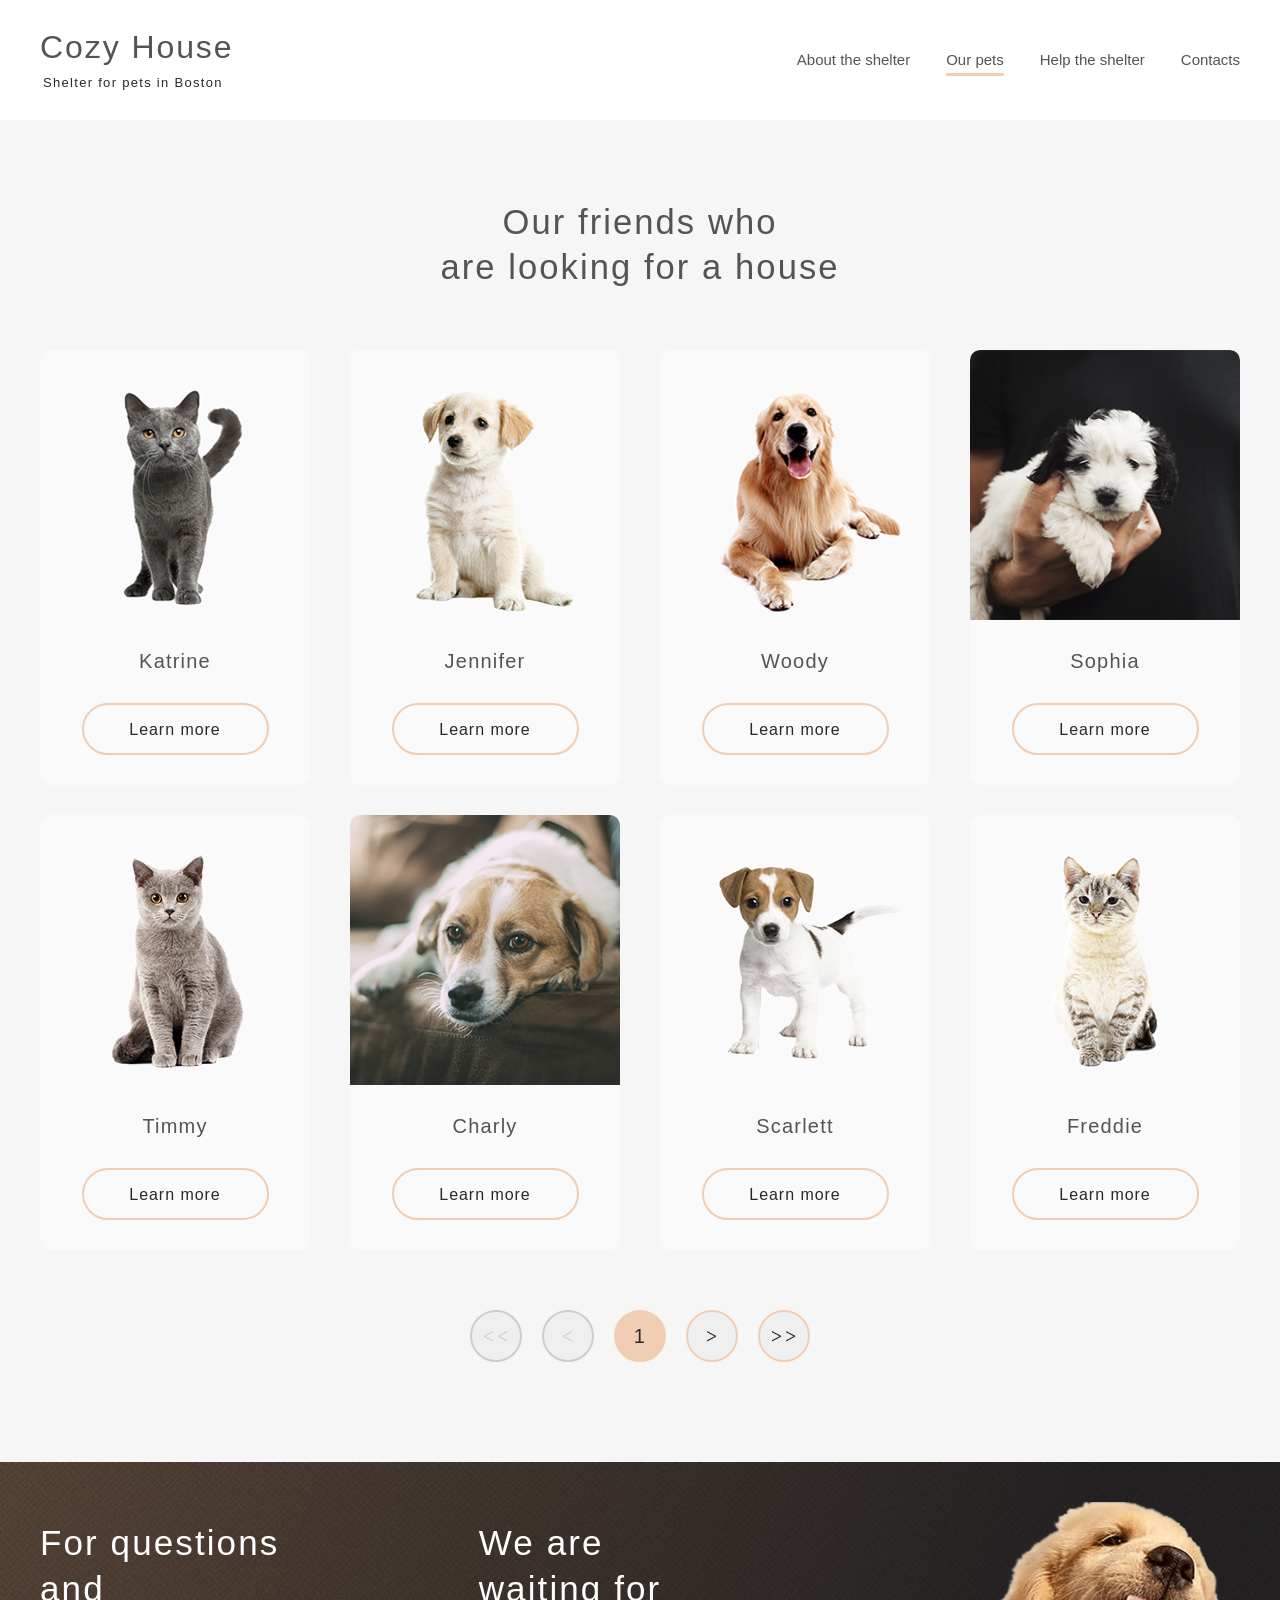
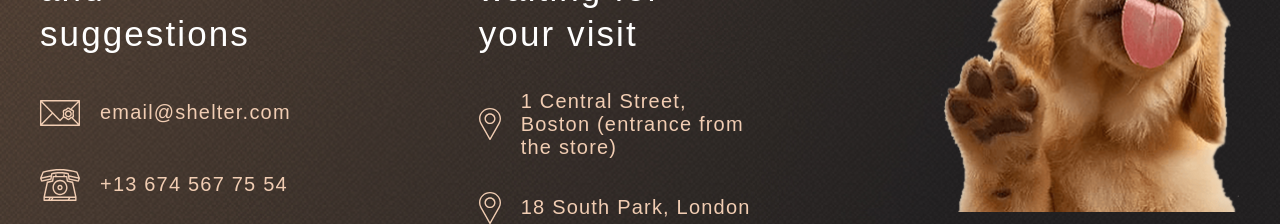
==== commit 05165e6b: "fix: fix tel link mistake" ====
--- a/shelter/our-pets.html
+++ b/shelter/our-pets.html
@@ -112,14 +112,14 @@
                         </svg>
                         <span>email@shelter.com</span>
                     </a>
-                    <a class="footer__phone" href="tel:+13 674 567 75 54">
+                    <a class="footer__phone" href="tel:+136745677554">
                         <svg width="40" height="32" viewBox="0 0 40 32" fill="none" xmlns="http://www.w3.org/2000/svg">
                             <path d="M39.9461 8.89543L37.5102 2.9049C37.4685 2.80251 37.4043 2.71139 37.3226 2.63868C37.2408 2.56598 37.1437 2.51367 37.0389 2.48585L34.111 1.70799C25.5388 -0.569376 14.4609 -0.569281 5.88906 1.70799L2.96105 2.48585C2.85626 2.51367 2.75918 2.56598 2.67743 2.63868C2.59568 2.71139 2.53147 2.80251 2.48984 2.9049L0.0539764 8.89543C-0.0131281 9.06038 -0.0178273 9.24503 0.0407965 9.41333L1.01509 12.2089C1.07166 12.3713 1.18339 12.5075 1.32986 12.5925C1.47633 12.6775 1.64776 12.7056 1.8128 12.6717L11.0692 10.7747C11.2084 10.7462 11.3359 10.675 11.4348 10.5706C11.5337 10.4661 11.5993 10.3334 11.623 10.19L12.4245 5.32594C16.8365 4.18994 23.1635 4.18994 27.5753 5.32594L28.3769 10.19C28.4006 10.3335 28.4662 10.4663 28.5651 10.5707C28.664 10.6751 28.7915 10.7463 28.9307 10.7748L38.187 12.6718C38.3521 12.7056 38.5234 12.6774 38.6699 12.5924C38.8164 12.5075 38.9281 12.3714 38.9848 12.209L39.9592 9.41343C40.0178 9.2451 40.0131 9.06043 39.9461 8.89543ZM2.13193 11.1412L1.63183 9.70624L10.5973 7.78606L10.321 9.46295L2.13193 11.1412ZM11.6222 4.0568C11.4935 4.09314 11.3777 4.16636 11.2883 4.26784C11.1989 4.36933 11.1396 4.49486 11.1174 4.62969L10.848 6.26453L1.85991 8.1896L3.65015 3.78707L6.2409 3.09877C14.5991 0.878304 25.4007 0.878208 33.7593 3.09877L36.35 3.78707L38.1403 8.1896L29.1522 6.26453L28.8828 4.62969C28.8606 4.49487 28.8013 4.36936 28.7119 4.26788C28.6224 4.1664 28.5066 4.09318 28.378 4.0568C23.6016 2.70615 16.3984 2.70615 11.6222 4.0568ZM37.8681 11.1412L29.6792 9.46295L29.4028 7.78606L38.3682 9.70624L37.8681 11.1412Z" fill="#F1CDB3"/>
                             <path d="M33.2901 13.1186C33.261 12.9842 33.1948 12.8612 33.0995 12.7643C33.0041 12.6673 32.8836 12.6005 32.7522 12.5717L27.9776 11.526L27.3764 7.51395C27.351 7.34431 27.2672 7.18959 27.1401 7.07781C27.013 6.96603 26.851 6.90458 26.6835 6.90458H24.814V5.96398C24.814 5.56724 24.5002 5.2456 24.1129 5.2456C23.7257 5.2456 23.4119 5.56724 23.4119 5.96398V6.90458H16.5882V5.96398C16.5882 5.56724 16.2744 5.2456 15.8871 5.2456C15.4999 5.2456 15.1861 5.56724 15.1861 5.96398V6.90458H13.3166C13.1491 6.90458 12.9871 6.96603 12.86 7.07781C12.7329 7.18959 12.6491 7.34431 12.6237 7.51395L12.0224 11.526L7.24791 12.5717C7.11654 12.6005 6.996 12.6673 6.90063 12.7643C6.80527 12.8612 6.73908 12.9842 6.70996 13.1186L3.46796 28.0878C3.45692 28.1389 3.45134 28.1911 3.45132 28.2434V31.2816C3.45132 31.4721 3.52519 31.6549 3.65666 31.7896C3.78814 31.9243 3.96645 32 4.15239 32H35.8477C36.0336 32 36.212 31.9243 36.3434 31.7896C36.4749 31.6549 36.5488 31.4721 36.5488 31.2816V28.2434C36.5488 28.1911 36.5432 28.1389 36.5321 28.0878L33.2901 13.1186ZM7.98131 13.8802L12.7885 12.8273C12.9276 12.7968 13.0544 12.7238 13.152 12.6178C13.2496 12.5118 13.3134 12.3779 13.335 12.2338L13.9183 8.34134H26.0819L26.6651 12.2338C26.6867 12.3779 26.7505 12.5118 26.8481 12.6178C26.9457 12.7238 27.0725 12.7968 27.2115 12.8273L32.0189 13.8802L34.9741 27.5251H5.0261L7.98131 13.8802ZM11.7966 28.9618L10.8935 30.5632H9.82782L10.7309 28.9618H11.7966ZM13.416 28.9618H28.6721L27.769 30.5632H12.513L13.416 28.9618ZM4.85345 28.9618H9.11142L8.20836 30.5632H4.85345V28.9618ZM29.3885 30.5632L30.2916 28.9618H35.1466V30.5632H29.3885Z" fill="#F1CDB3"/>
                             <path d="M20 26.1606C24.1492 26.1606 27.5248 22.7016 27.5248 18.45C27.5248 14.1983 24.1492 10.7393 20 10.7393C15.8509 10.7393 12.4753 14.1983 12.4753 18.45C12.4753 22.7016 15.8509 26.1606 20 26.1606ZM20 12.1761C23.3761 12.1761 26.1227 14.9905 26.1227 18.45C26.1227 21.9094 23.3761 24.7238 20 24.7238C16.624 24.7238 13.8774 21.9094 13.8774 18.45C13.8774 14.9905 16.624 12.1761 20 12.1761Z" fill="#F1CDB3"/>
                             <path d="M20 21.1847C21.4717 21.1847 22.6691 19.9578 22.6691 18.4497C22.6691 16.9416 21.4717 15.7147 20 15.7147C18.5283 15.7147 17.3309 16.9416 17.3309 18.4497C17.3309 19.9578 18.5283 21.1847 20 21.1847ZM20 17.1514C20.6987 17.1514 21.267 17.7338 21.267 18.4497C21.267 19.1656 20.6987 19.7479 20 19.7479C19.3014 19.7479 18.733 19.1656 18.733 18.4497C18.733 17.7339 19.3014 17.1514 20 17.1514Z" fill="#F1CDB3"/>
                         </svg>
-                        <span>+136745677554</span>
+                        <span>+13 674 567 75 54</span>
                     </a>
                 </div>
                 <div class="footer__locations">
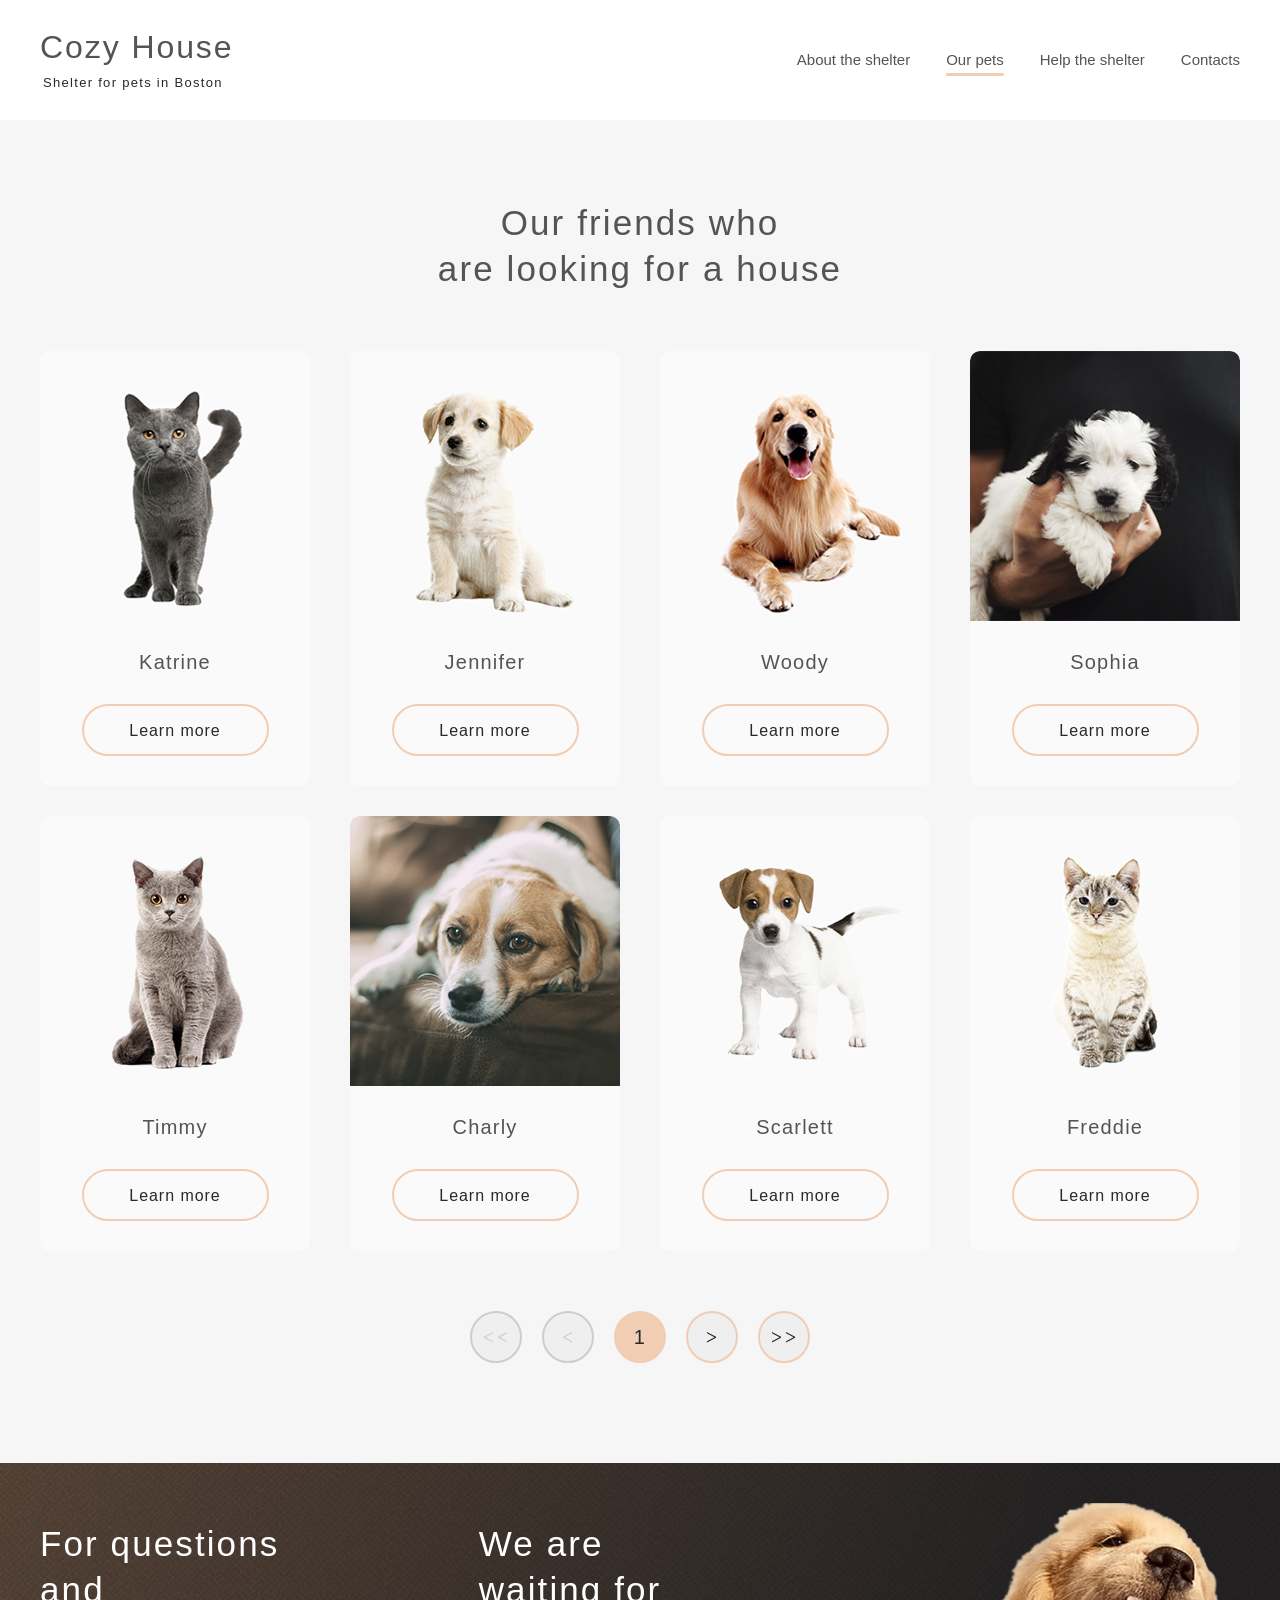
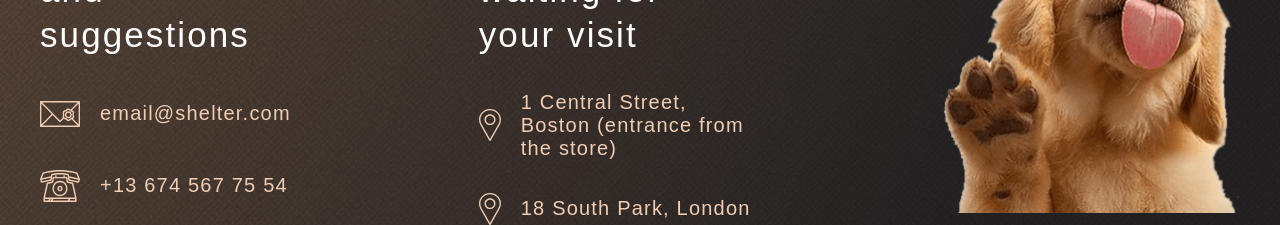
==== commit de03dee1: "feat: add media breakpoints to our-pets page of Shelter-part2 task" ====
--- a/shelter/our-pets.html
+++ b/shelter/our-pets.html
@@ -23,6 +23,11 @@
                         <li class="header__nav_inactive"><a class="header__nav" href="#contacts">Contacts</a></li>
                     </ul>
                 </nav>
+                <div class="burger-menu">
+                        <span></span>
+                        <span></span>
+                        <span></span>
+                </div>
             </div>
         </div>
     </header>
--- a/shelter/our-pets.css
+++ b/shelter/our-pets.css
@@ -42,7 +42,7 @@
 h1 {
     font-family: var(--font-family);
     font-weight: 400;
-    font-size: clamp(2.5rem, 2.7vw, 3.5rem);
+    font-size: clamp(2.4rem, calc(1.614rem + 2.455vw), 3.5rem);
     line-height: 130%;
     letter-spacing: 0.06em;
     text-align: center;
@@ -51,7 +51,7 @@
 h2 {
     font-family: var(--font-family);
     font-weight: 400;
-    font-size: 3.5rem;
+    font-size: clamp(2.4rem, calc(1.614rem + 2.455vw), 3.5rem);
     line-height: 130%;
     letter-spacing: 0.06em;
     color: var(--color-light-xl);
@@ -111,6 +111,14 @@
 .header__nav_inactive a:hover {
     color: var(--color-dark-3xl);
 }
+.burger-menu {
+    display: none;
+}
+.burger-menu span {
+    width: 30px;
+    height: 2px;
+    background-color: #000;
+}
 .our-pets {
     background-color: var(--color-light-l);
 }
@@ -123,8 +131,10 @@
     padding: 8rem 0 10rem;
 }
 .our-pets__cards {
+    width: 100%;
     display: grid;
-    grid-template-columns: repeat(4, 1fr);
+    grid-template-columns: repeat(auto-fit, 270px);
+    justify-content: center;
     gap: 3rem 4rem;
 }
 .our-pets__card {
@@ -213,6 +223,7 @@
 .footer__content {
     padding-top: 4rem;
     display: flex;
+    flex-wrap: wrap;
     justify-content: space-between;
 }
 .footer__contacts,
@@ -258,4 +269,98 @@
     width: 22px;
     height: 32px;
     flex-shrink: 0;
+}
+.footer__img img {
+    max-width: 100%;
+}
+
+@media (max-width: 1231px) {
+    .our-pets__card:nth-last-child(-n + 2) {
+        display: none;
+    }
+}
+@media (max-width: 921px) {
+    .our-pets__card:nth-last-child(-n + 4) {
+        display: none;
+    }
+    .footer__content {
+        padding-top: 1rem;
+        justify-content: center;
+        gap: 6rem;
+    }
+}
+@media (max-width: 768px) {
+    .container {
+        max-width: 92%;
+    }
+    .our-pets__content {
+        gap: 3rem;
+        padding-bottom: 8rem;
+    }
+    .our-pets__nav {
+        margin-top: 1rem;
+    }
+}
+@media (max-width: 767px) {
+    .nav {
+        display: none;
+    }
+    .burger-menu {
+        display: flex;
+        flex-direction: column;
+        gap: 1rem;
+    }
+}
+@media (max-width: 630px) {
+    .our-pets__card:nth-last-child(-n + 5) {
+        display: none;
+    }
+    .footer__content {
+        padding: 3.2rem 0 0;
+        gap: 4rem;
+    }
+    .footer__contacts,
+    .footer__locations {
+        padding-top: 0;
+    }
+    .footer__contacts {
+        align-items: center;
+    }
+    .footer__locations {
+        gap: 4rem;
+        align-items: flex-start;
+    }
+    .footer__contacts h2,
+    .footer__locations h2 {
+        max-width: 17ch;
+        align-self: center;
+    }
+    .footer__pin--top, 
+    .footer__pin--bottom {
+        gap: 1rem;
+    }
+    .footer__pin--top span {
+        letter-spacing: 0.05em;
+    }
+    .footer__img {
+        width: 93%;
+    }    
+}
+@media (max-width: 320px) {
+    .container {
+        max-width: 88%;
+    }
+    h1,
+    h2 {
+        letter-spacing: 0.07em;
+        text-align: center
+    }
+    .our-pets__content {
+        padding: 4.5rem 0 4rem;
+        gap: 4rem;
+    }
+    .our-pets__nav {
+        margin-top: 0.7rem;
+        gap: 1rem;
+    }
 }
